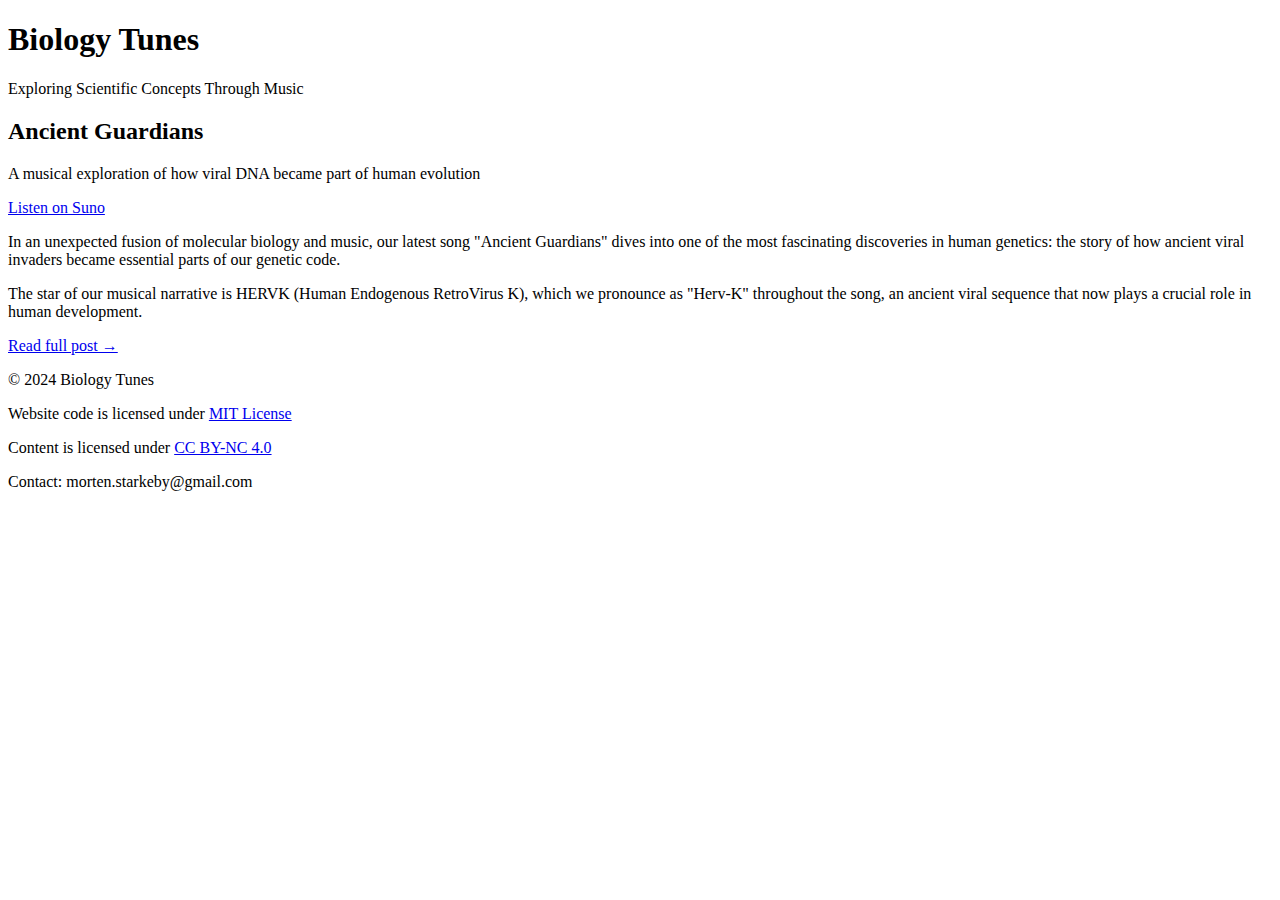
==== index.html @ c1af7721 "Rename index-html.html to index.html" ====
<!DOCTYPE html>
<html lang="en">
<head>
    <meta charset="UTF-8">
    <meta name="viewport" content="width=device-width, initial-scale=1.0">
    <title>Biology Tunes - Science through Music</title>
    <link rel="stylesheet" href="styles.css">
</head>
<body>
    <header>
        <h1>Biology Tunes</h1>
        <p>Exploring Scientific Concepts Through Music</p>
    </header>

    <main>
        <article class="song-card">
            <h2>Ancient Guardians</h2>
            <div class="song-info">
                <p class="description">A musical exploration of how viral DNA became part of human evolution</p>
                <div class="links">
                    <a href="#" class="suno-link">Listen on Suno</a>
                    <!-- Add Spotify link when available -->
                    <!-- <a href="#" class="spotify-link">Listen on Spotify</a> -->
                </div>
            </div>
            <div class="blog-content">
                <p>In an unexpected fusion of molecular biology and music, our latest song "Ancient Guardians" dives into one of the most fascinating discoveries in human genetics: the story of how ancient viral invaders became essential parts of our genetic code.</p>
                
                <p>The star of our musical narrative is HERVK (Human Endogenous RetroVirus K), which we pronounce as "Herv-K" throughout the song, an ancient viral sequence that now plays a crucial role in human development.</p>
                
                <a href="posts/ancient-guardians.html" class="read-more">Read full post →</a>
            </div>
        </article>
    </main>

    <footer>
        <p>© 2024 Biology Tunes</p>
        <p>Website code is licensed under <a href="LICENSE-CODE.md">MIT License</a></p>
        <p>Content is licensed under <a href="LICENSE-CONTENT.md">CC BY-NC 4.0</a></p>
        <p>Contact: morten.starkeby@gmail.com</p>
    </footer>
</body>
</html>
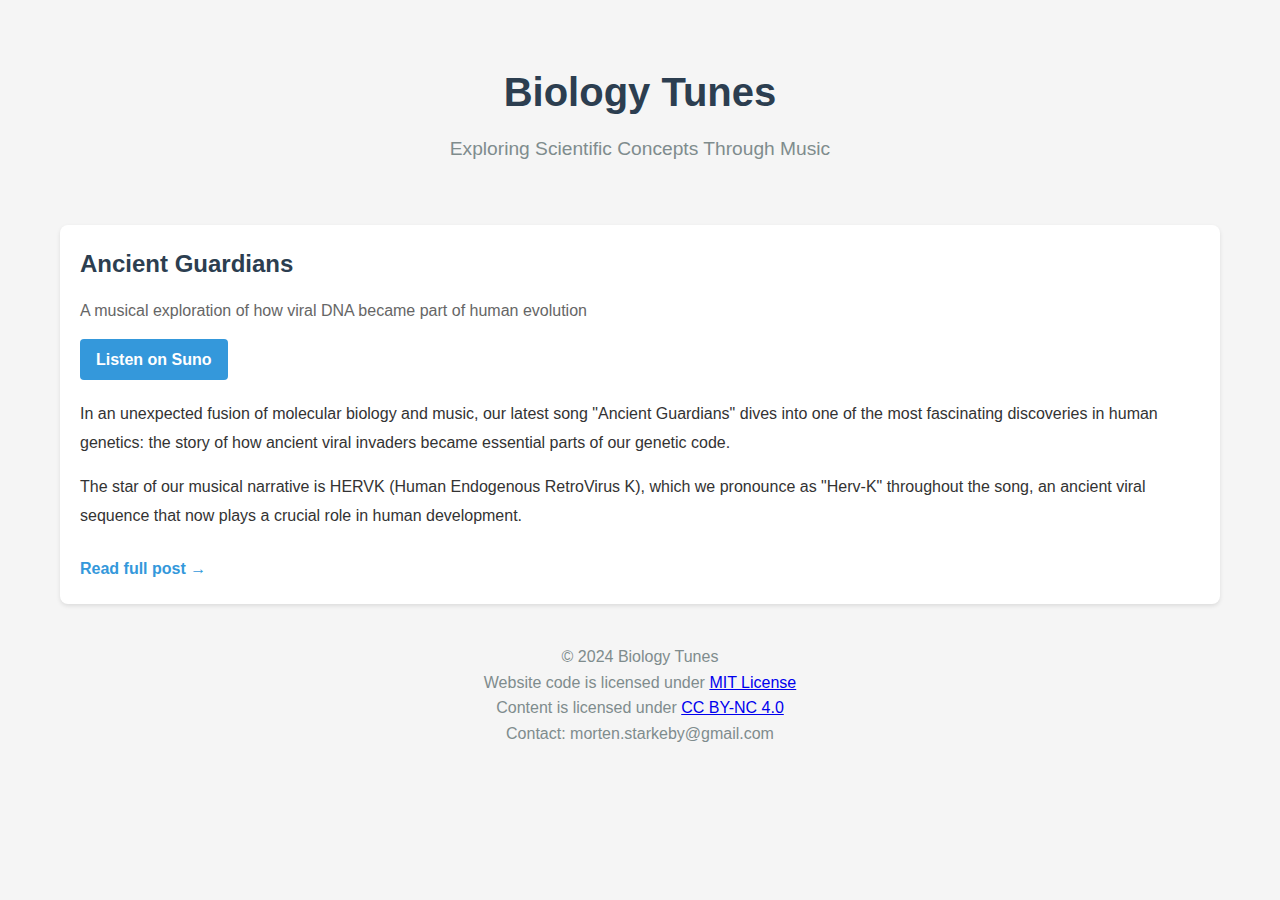
==== commit f25316fc: "Update index.html" ====
--- a/index.html
+++ b/index.html
@@ -18,7 +18,7 @@
             <div class="song-info">
                 <p class="description">A musical exploration of how viral DNA became part of human evolution</p>
                 <div class="links">
-                    <a href="#" class="suno-link">Listen on Suno</a>
+                    <a href="https://suno.com/song/95bc6e62-0e19-4be8-a1c0-337aa5109076" class="suno-link" target="_blank">Listen on Suno</a>
                     <!-- Add Spotify link when available -->
                     <!-- <a href="#" class="spotify-link">Listen on Spotify</a> -->
                 </div>
--- a/styles.css
+++ b/styles.css
@@ -0,0 +1,114 @@
+/* Basic Reset */
+* {
+    margin: 0;
+    padding: 0;
+    box-sizing: border-box;
+}
+
+body {
+    font-family: Arial, sans-serif;
+    line-height: 1.6;
+    color: #333;
+    max-width: 1200px;
+    margin: 0 auto;
+    padding: 20px;
+    background-color: #f5f5f5;
+}
+
+header {
+    text-align: center;
+    padding: 40px 0;
+}
+
+header h1 {
+    font-size: 2.5em;
+    color: #2c3e50;
+    margin-bottom: 10px;
+}
+
+header p {
+    color: #7f8c8d;
+    font-size: 1.2em;
+}
+
+.song-card {
+    background: white;
+    border-radius: 8px;
+    padding: 20px;
+    margin: 20px 0;
+    box-shadow: 0 2px 4px rgba(0,0,0,0.1);
+}
+
+.song-card h2 {
+    color: #2c3e50;
+    margin-bottom: 15px;
+}
+
+.song-info {
+    margin-bottom: 20px;
+}
+
+.description {
+    color: #666;
+    margin-bottom: 15px;
+}
+
+.links {
+    display: flex;
+    gap: 15px;
+    margin-bottom: 20px;
+}
+
+.links a {
+    padding: 8px 16px;
+    border-radius: 4px;
+    text-decoration: none;
+    font-weight: bold;
+}
+
+.suno-link {
+    background: #3498db;
+    color: white;
+}
+
+.spotify-link {
+    background: #1db954;
+    color: white;
+}
+
+.blog-content {
+    line-height: 1.8;
+}
+
+.blog-content p {
+    margin-bottom: 15px;
+}
+
+.read-more {
+    display: inline-block;
+    color: #3498db;
+    text-decoration: none;
+    font-weight: bold;
+    margin-top: 10px;
+}
+
+footer {
+    text-align: center;
+    padding: 20px;
+    color: #7f8c8d;
+}
+
+/* Responsive Design */
+@media (max-width: 768px) {
+    body {
+        padding: 10px;
+    }
+    
+    header {
+        padding: 20px 0;
+    }
+    
+    .song-card {
+        padding: 15px;
+    }
+}
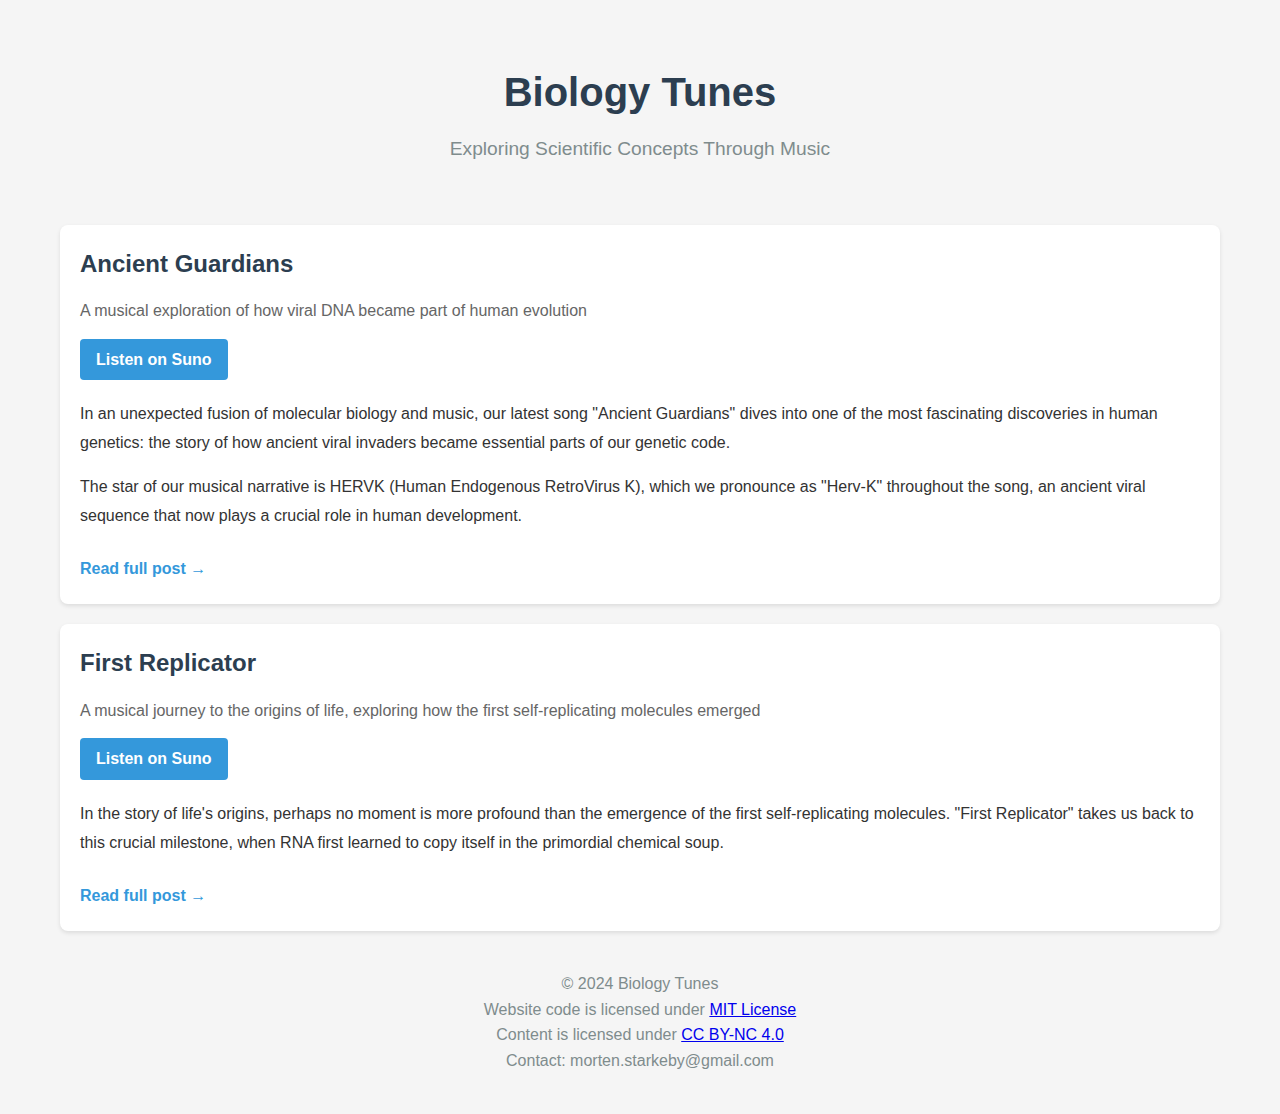
==== commit 1be3e2a5: "Update index.html" ====
--- a/index.html
+++ b/index.html
@@ -31,6 +31,20 @@
                 <a href="posts/ancient-guardians.html" class="read-more">Read full post →</a>
             </div>
         </article>
+        <article class="song-card">
+    <h2>First Replicator</h2>
+    <div class="song-info">
+        <p class="description">A musical journey to the origins of life, exploring how the first self-replicating molecules emerged</p>
+        <div class="links">
+            <a href="#" class="suno-link" target="_blank">Listen on Suno</a>
+        </div>
+    </div>
+    <div class="blog-content">
+        <p>In the story of life's origins, perhaps no moment is more profound than the emergence of the first self-replicating molecules. "First Replicator" takes us back to this crucial milestone, when RNA first learned to copy itself in the primordial chemical soup.</p>
+        
+        <a href="posts/first-replicator.html" class="read-more">Read full post →</a>
+    </div>
+</article>
     </main>
 
     <footer>
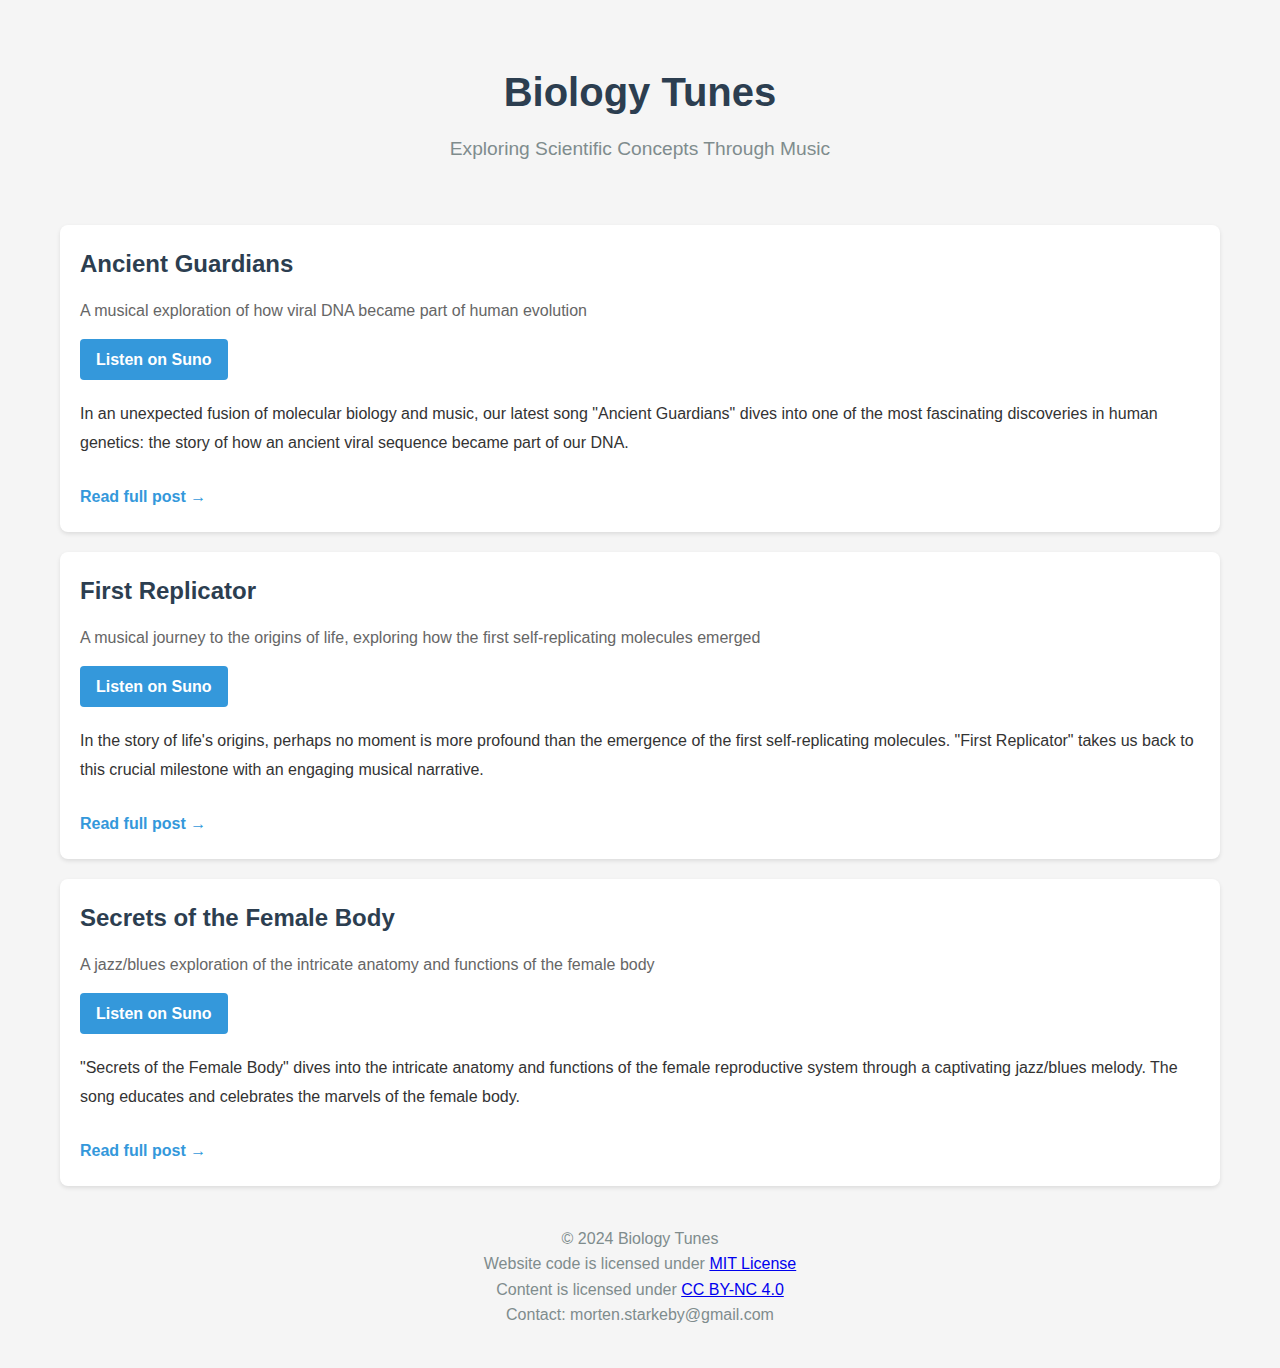
==== commit 0f6fb80d: "Update index.html" ====
--- a/index.html
+++ b/index.html
@@ -19,32 +19,39 @@
                 <p class="description">A musical exploration of how viral DNA became part of human evolution</p>
                 <div class="links">
                     <a href="https://suno.com/song/95bc6e62-0e19-4be8-a1c0-337aa5109076" class="suno-link" target="_blank">Listen on Suno</a>
-                    <!-- Add Spotify link when available -->
-                    <!-- <a href="#" class="spotify-link">Listen on Spotify</a> -->
                 </div>
             </div>
             <div class="blog-content">
-                <p>In an unexpected fusion of molecular biology and music, our latest song "Ancient Guardians" dives into one of the most fascinating discoveries in human genetics: the story of how ancient viral invaders became essential parts of our genetic code.</p>
-                
-                <p>The star of our musical narrative is HERVK (Human Endogenous RetroVirus K), which we pronounce as "Herv-K" throughout the song, an ancient viral sequence that now plays a crucial role in human development.</p>
-                
+                <p>In an unexpected fusion of molecular biology and music, our latest song "Ancient Guardians" dives into one of the most fascinating discoveries in human genetics: the story of how an ancient viral sequence became part of our DNA.</p>
                 <a href="posts/ancient-guardians.html" class="read-more">Read full post →</a>
             </div>
         </article>
         <article class="song-card">
-    <h2>First Replicator</h2>
-    <div class="song-info">
-        <p class="description">A musical journey to the origins of life, exploring how the first self-replicating molecules emerged</p>
-        <div class="links">
-            <a href="#" class="suno-link" target="_blank">Listen on Suno</a>
-        </div>
-    </div>
-    <div class="blog-content">
-        <p>In the story of life's origins, perhaps no moment is more profound than the emergence of the first self-replicating molecules. "First Replicator" takes us back to this crucial milestone, when RNA first learned to copy itself in the primordial chemical soup.</p>
-        
-        <a href="posts/first-replicator.html" class="read-more">Read full post →</a>
-    </div>
-</article>
+            <h2>First Replicator</h2>
+            <div class="song-info">
+                <p class="description">A musical journey to the origins of life, exploring how the first self-replicating molecules emerged</p>
+                <div class="links">
+                    <a href="https://suno.com/song/f8c85f1f-4150-416f-b932-07318789ef45" class="suno-link" target="_blank">Listen on Suno</a>
+                </div>
+            </div>
+            <div class="blog-content">
+                <p>In the story of life's origins, perhaps no moment is more profound than the emergence of the first self-replicating molecules. "First Replicator" takes us back to this crucial milestone with an engaging musical narrative.</p>
+                <a href="posts/first-replicator.html" class="read-more">Read full post →</a>
+            </div>
+        </article>
+        <article class="song-card">
+            <h2>Secrets of the Female Body</h2>
+            <div class="song-info">
+                <p class="description">A jazz/blues exploration of the intricate anatomy and functions of the female body</p>
+                <div class="links">
+                    <a href="https://suno.com/song/e897566c-c08c-4912-98da-ba87a0a92b7e" class="suno-link" target="_blank">Listen on Suno</a>
+                </div>
+            </div>
+            <div class="blog-content">
+                <p>"Secrets of the Female Body" dives into the intricate anatomy and functions of the female reproductive system through a captivating jazz/blues melody. The song educates and celebrates the marvels of the female body.</p>
+                <a href="posts/secrets-of-the-female-body.html" class="read-more">Read full post →</a>
+            </div>
+        </article>
     </main>
 
     <footer>
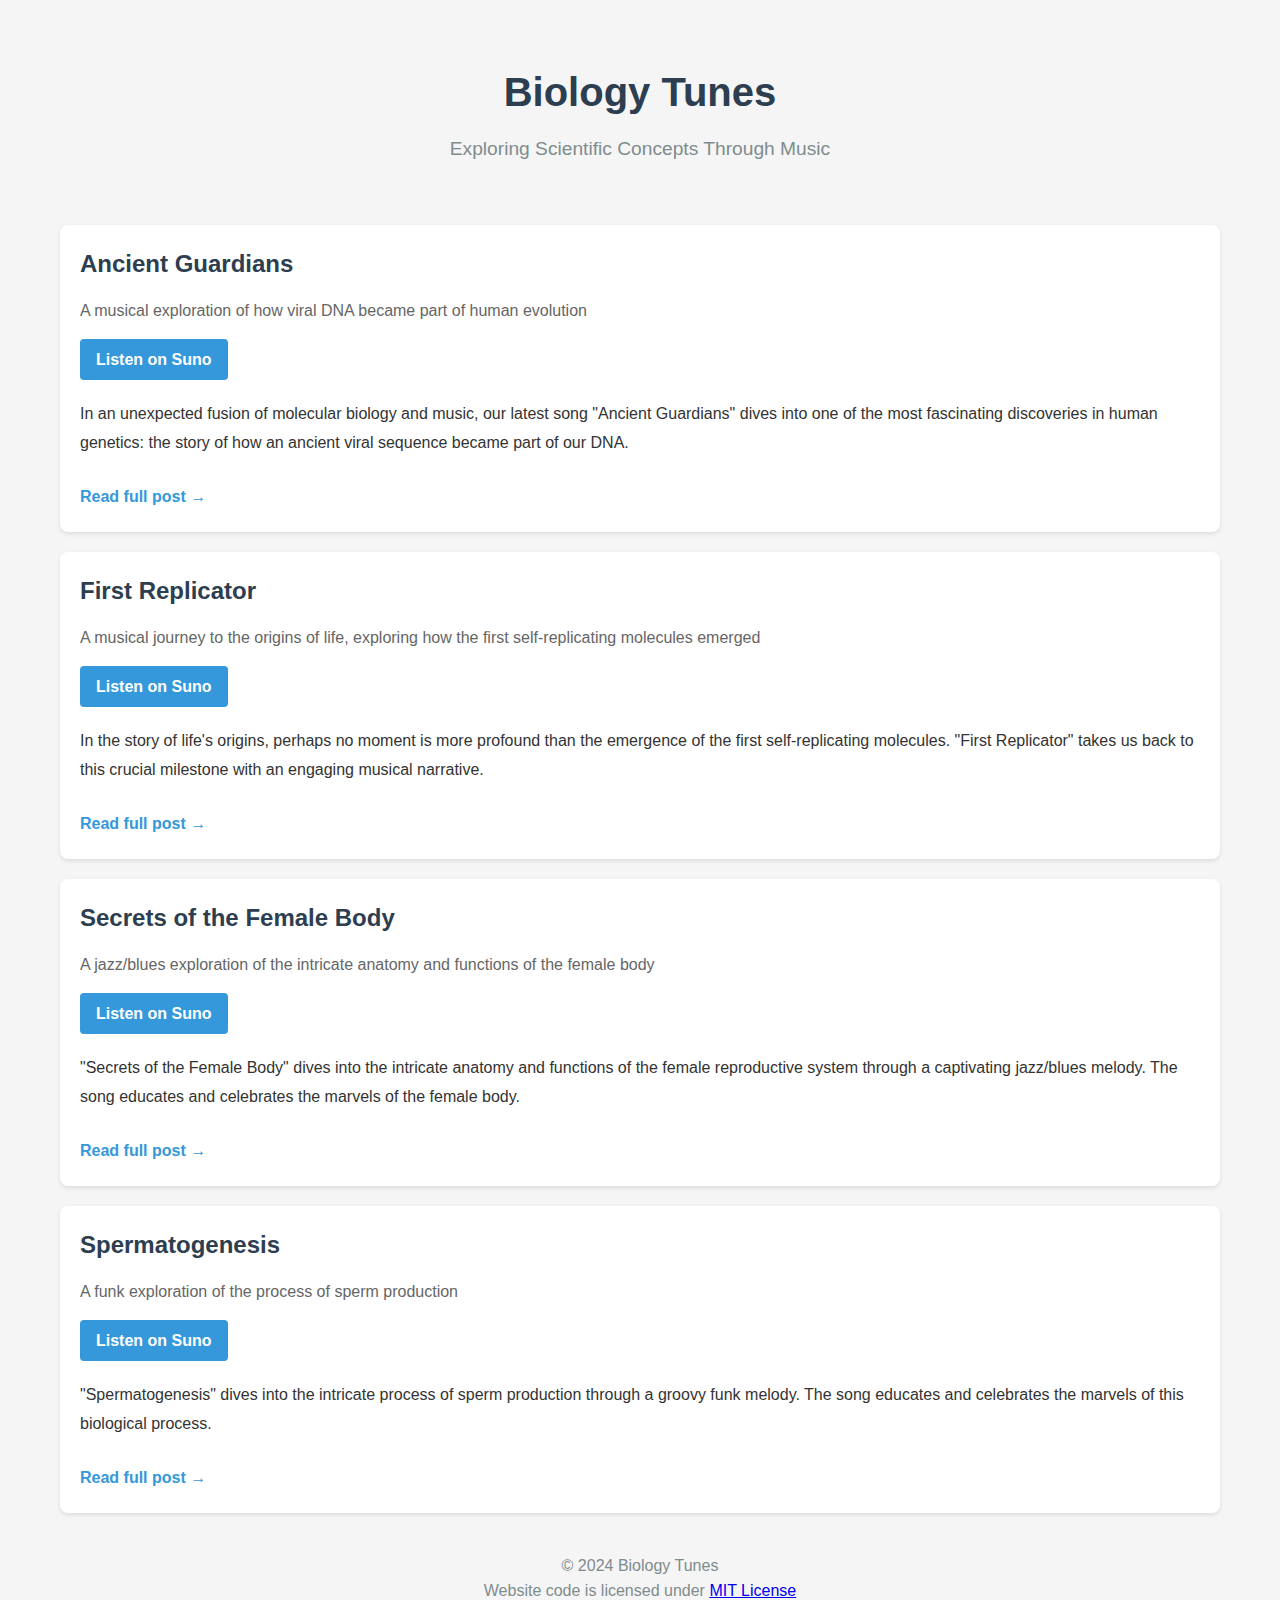
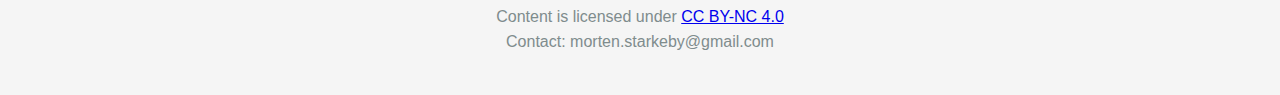
==== commit 490a08a7: "Update index.html" ====
--- a/index.html
+++ b/index.html
@@ -52,6 +52,19 @@
                 <a href="posts/secrets-of-the-female-body.html" class="read-more">Read full post →</a>
             </div>
         </article>
+        <article class="song-card">
+            <h2>Spermatogenesis</h2>
+            <div class="song-info">
+                <p class="description">A funk exploration of the process of sperm production</p>
+                <div class="links">
+                    <a href="https://suno.com/song/e7cec19c-c77d-469c-8556-c777c82c15f4" class="suno-link" target="_blank">Listen on Suno</a>
+                </div>
+            </div>
+            <div class="blog-content">
+                <p>"Spermatogenesis" dives into the intricate process of sperm production through a groovy funk melody. The song educates and celebrates the marvels of this biological process.</p>
+                <a href="posts/spermatogenesis.html" class="read-more">Read full post →</a>
+            </div>
+        </article>
     </main>
 
     <footer>
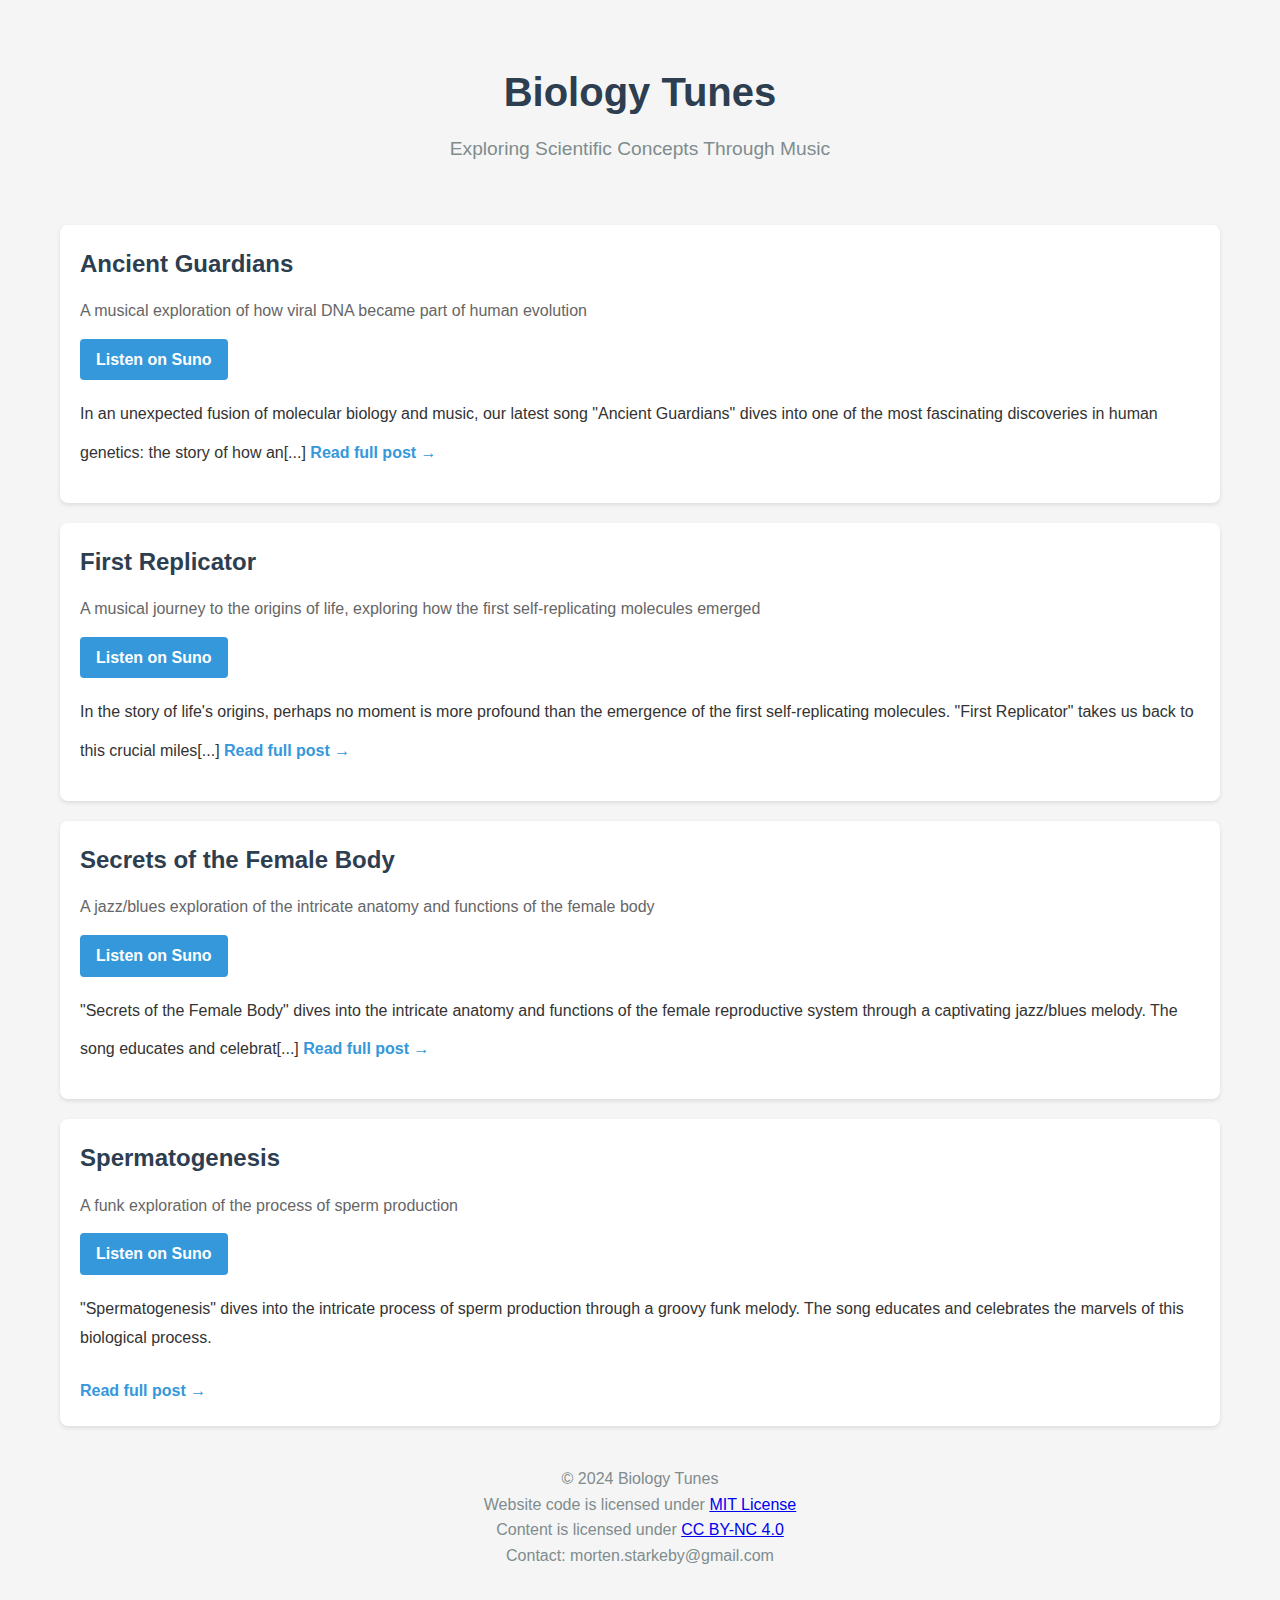
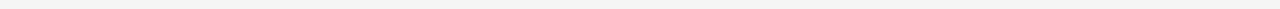
==== commit e963108a: "Update index.html" ====
--- a/index.html
+++ b/index.html
@@ -5,6 +5,7 @@
     <meta name="viewport" content="width=device-width, initial-scale=1.0">
     <title>Biology Tunes - Science through Music</title>
     <link rel="stylesheet" href="styles.css">
+    <meta name="google-site-verification" content="_oMaMqM0Z_cLBjg4cotIcrChWUMDCS55YIOWk1yPerI" />
 </head>
 <body>
     <header>
@@ -22,7 +23,7 @@
                 </div>
             </div>
             <div class="blog-content">
-                <p>In an unexpected fusion of molecular biology and music, our latest song "Ancient Guardians" dives into one of the most fascinating discoveries in human genetics: the story of how an ancient viral sequence became part of our DNA.</p>
+                <p>In an unexpected fusion of molecular biology and music, our latest song "Ancient Guardians" dives into one of the most fascinating discoveries in human genetics: the story of how an[...]
                 <a href="posts/ancient-guardians.html" class="read-more">Read full post →</a>
             </div>
         </article>
@@ -35,7 +36,7 @@
                 </div>
             </div>
             <div class="blog-content">
-                <p>In the story of life's origins, perhaps no moment is more profound than the emergence of the first self-replicating molecules. "First Replicator" takes us back to this crucial milestone with an engaging musical narrative.</p>
+                <p>In the story of life's origins, perhaps no moment is more profound than the emergence of the first self-replicating molecules. "First Replicator" takes us back to this crucial miles[...]
                 <a href="posts/first-replicator.html" class="read-more">Read full post →</a>
             </div>
         </article>
@@ -48,7 +49,7 @@
                 </div>
             </div>
             <div class="blog-content">
-                <p>"Secrets of the Female Body" dives into the intricate anatomy and functions of the female reproductive system through a captivating jazz/blues melody. The song educates and celebrates the marvels of the female body.</p>
+                <p>"Secrets of the Female Body" dives into the intricate anatomy and functions of the female reproductive system through a captivating jazz/blues melody. The song educates and celebrat[...]
                 <a href="posts/secrets-of-the-female-body.html" class="read-more">Read full post →</a>
             </div>
         </article>
